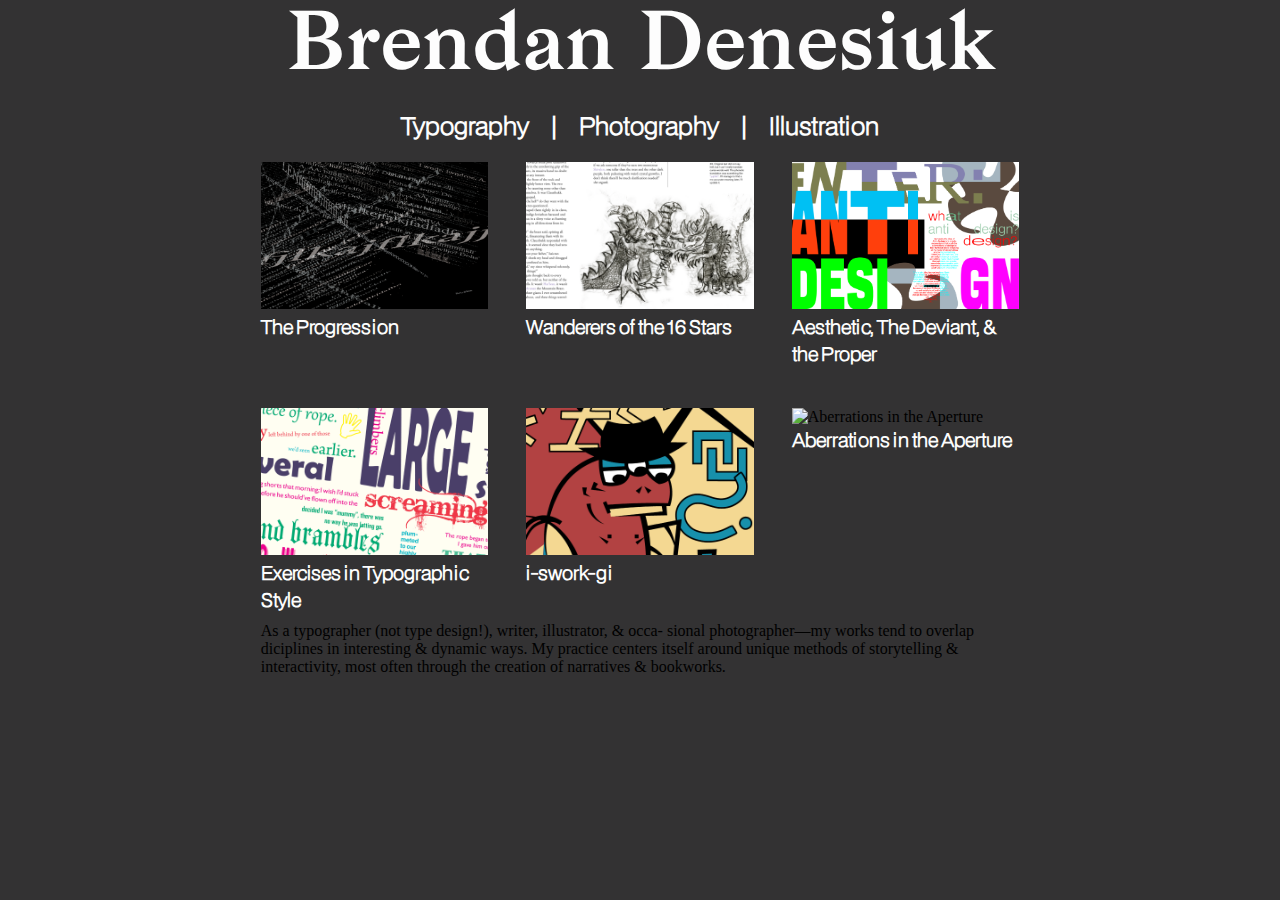
==== index.html @ fabe0de2 "Initial Push" ====
<!DOCTYPE html>
<html lang='en'>
<head>
    <meta charset='UTF-8'>
    <title>Brendan Denesiuk</title>
    <link rel='icon' type='image/png' href='assets/favicon.png'>
    <link rel='stylesheet' href='style.css'>
</head>
<body>
    <div class='header'>

        <div class='header-title'>Brendan Denesiuk</div>
        <div class='topnav'>
            <h2>Typography</h2>
            <h2>|</h2>
            <h2>Photography</h2>
            <h2>|</h2>
            <h2>Illustration</h2>
        </div>
    </div>
    <div class='project-grid-container'></div>
    <script>
        const projects = [
            ['the_progression', 'The Progression'],
            ['wanderers_of_the_16_stars', 'Wanderers of the 16 Stars'],
            ['aesthetic_the_deviant_and_the_proper', 'Aesthetic, The Deviant, & the Proper'],
            ['exercises_in_typographic_style', 'Exercises in Typographic Style'],
            ['i-swork-gi', 'i-swork-gi'],
            ['aberrations_in_the_aperture', 'Aberrations in the Aperture']
        ]
        let projects_in_grid = []
        const projectGridContainer = document.getElementsByClassName('project-grid-container')[0]
        for (let i = 0; i < projects.length; i++) {

            const projectGridItem = document.createElement('div')
            projectGridItem.classList.add('project-grid-item')
            projectGridItem.onclick = () => {
                window.location.href = `project_pages/${projects[i][0]}.html`
            }

            const projectGridItemImg = document.createElement('img')
            projectGridItemImg.src = `assets/images/homepage/${projects[i][0]}_home.png`
            projectGridItemImg.alt = projects[i][1]
            projectGridItem.appendChild(projectGridItemImg)

            projectGridItem.appendChild(document.createElement('h3'))
            projectGridItem.children[1].innerText = projects[i][1]
            projectGridContainer.appendChild(projectGridItem)
            projects_in_grid.push(projectGridItem)
        }
    </script>

    <div style='width: 60%; align-self: center; margin: 0 auto; padding-top: 1%;'>
        <div style='width: 100%'>
            As a typographer (not type design!), writer, illustrator, & occa-
            sional photographer—my works tend to overlap diciplines in

            interesting & dynamic ways. My practice centers itself around
            unique methods of storytelling & interactivity, most often
            through the creation of narratives & bookworks.
        </div>
    </div>
</body>
</html>
---- style.css ----
:root {
    --main_background: #333233;
    --main_text: #fdfdfd;
}

@font-face {
    font-family: Bagnard-Serif;
    src: url(assets/typefaces/Bagnard-Serif-Regular.otf);
    font-weight: normal;
    font-style: normal;
}

@font-face {
    font-family: BDOGrotesk;
    src: url(assets/typefaces/BDOGrotesk-Light.otf);
    font-weight: normal;
    font-style: normal;
}

body {
    background-color: var(--main_background);
}

/*region Header*/
.header-title {
    color: var(--main_text);
    font-family: Bagnard-Serif;
    font-size: 81px;
}

.header {
    display: flex;
    flex-direction: column;
    align-items: center;
    justify-content: space-between;
    width: 100%;

}

.topnav {
    /*background-color: #333;*/
    overflow: hidden;
}

.topnav h2 {
    float: left;
    color: var(--main_text);
    text-align: center;
    padding-left: 10px;
    padding-right: 10px;
    text-decoration: none;
    font-family: BDOGrotesk;
}
/*endregion*/

.project-grid-container {
    display: grid;
    grid-template-columns: 1fr 1fr 1fr;
    gap: 5%;
    width: 60%;
    margin: 0 auto;

}

.project-grid-item {
    text-align: left;
    align-items: center;
    justify-content: center;
}

.project-grid-item:hover {
    transform: scale(0.9);
    transition: transform 0.5s;
}

.project-grid-item img {
    width: 100%;
    cursor: pointer;
}

.project-grid-item img:hover {
    opacity: 0.5;
    transition: opacity 0.5s;
}

.project-grid-item h3 {
    color: var(--main_text);
    font-family: BDOGrotesk;
    margin-top: 0;
}
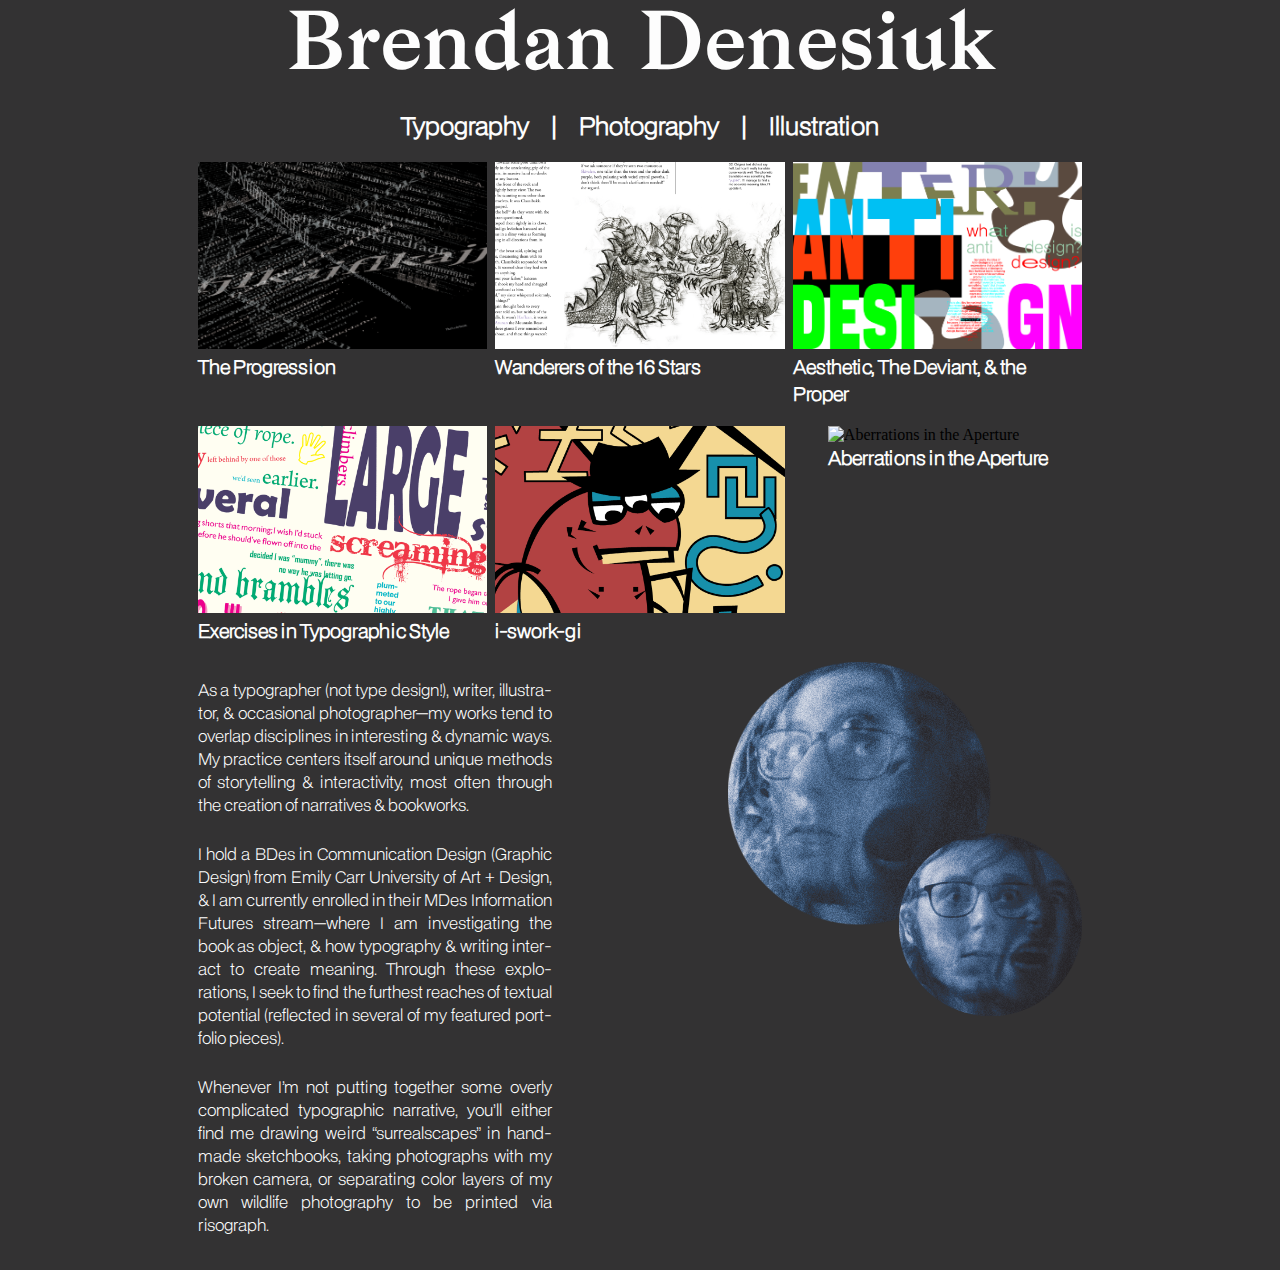
==== commit 025a65ea: "Implemented main home page * Created bio section * Resized several elements" ====
--- a/index.html
+++ b/index.html
@@ -4,13 +4,13 @@
     <meta charset='UTF-8'>
     <title>Brendan Denesiuk</title>
     <link rel='icon' type='image/png' href='assets/favicon.png'>
-    <link rel='stylesheet' href='style.css'>
+    <link rel='stylesheet' href='style_home.css'>
 </head>
 <body>
     <div class='header'>
 
         <div class='header-title'>Brendan Denesiuk</div>
-        <div class='topnav'>
+        <div>
             <h2>Typography</h2>
             <h2>|</h2>
             <h2>Photography</h2>
@@ -50,15 +50,36 @@
         }
     </script>
 
-    <div style='width: 60%; align-self: center; margin: 0 auto; padding-top: 1%;'>
-        <div style='width: 100%'>
-            As a typographer (not type design!), writer, illustrator, & occa-
-            sional photographer—my works tend to overlap diciplines in
+    <div class='bio-container'>
+        <div class='bio-section-container'>
+            <p>
+                As a typographer (not type design!), writer, illustrator, &
+                occasional photographer—my works tend to overlap disciplines in
+                interesting & dynamic ways. My practice centers itself around
+                unique methods of storytelling & interactivity, most often
+                through the creation of narratives & bookworks.
+            </p>
+            <p>
+                I hold a BDes in Communication Design (Graphic Design) from
+                Emily Carr University of Art + Design, & I am currently enrolled in
+                their MDes Information Futures stream—where I am investigating
+                the book as object, & how typography & writing interact to
+                create meaning. Through these explorations, I seek to find the
+                furthest reaches of textual potential (reflected in several of my
+                featured portfolio pieces).
+            </p>
+            <p>
+                Whenever I’m not putting together some overly complicated
+                typographic narrative, you’ll either find me drawing weird
+                “surrealscapes” in handmade sketchbooks, taking photographs with
+                my broken camera, or separating color layers of my own wildlife
+                photography to be printed via risograph.
+            </p>
+        </div>
+        <div class='bio-section-container' style="position: relative; float: right;">
+            <img src='assets/images/homepage/face.png' alt='Face 1'>
+        </div>
 
-            interesting & dynamic ways. My practice centers itself around
-            unique methods of storytelling & interactivity, most often
-            through the creation of narratives & bookworks.
-        </div>
     </div>
 </body>
 </html>
--- a/style_home.css
+++ b/style_home.css
@@ -0,0 +1,120 @@
+:root {
+    --main_background: #333233;
+    --main_text: #fdfdfd;
+}
+
+@font-face {
+    font-family: Bagnard-Serif-Regular;
+    src: url(assets/typefaces/Bagnard-Serif-Regular.otf);
+    font-weight: auto;
+    font-style: auto;
+}
+
+@font-face {
+    font-family: BDOGrotesk-Bold;
+    src: url(assets/typefaces/BDOGrotesk-Bold.otf);
+    font-weight: auto;
+    font-style: auto;
+}
+
+@font-face {
+    font-family: BDOGrotesk-Light;
+    src: url(assets/typefaces/BDOGrotesk-Light.otf);
+    font-weight: auto;
+    font-style: auto;
+}
+
+body {
+    background-color: var(--main_background);
+    display: flex;
+    flex-direction: column;
+    justify-content: center;
+    align-items: center;
+    gap: 10%;
+}
+
+/*region Header*/
+.header-title {
+    color: var(--main_text);
+    font-family: Bagnard-Serif-Regular;
+    font-size: 81px;
+}
+
+.header {
+    display: flex;
+    flex-direction: column;
+    align-items: center;
+    justify-content: space-between;
+
+}
+
+.header h2 {
+    float: left;
+    color: var(--main_text);
+    text-align: center;
+    padding-left: 10px;
+    padding-right: 10px;
+    text-decoration: none;
+    font-family: BDOGrotesk-Light;
+}
+/*endregion*/
+
+.project-grid-container {
+    display: grid;
+    grid-template-columns: 1fr 1fr 1fr;
+    justify-items: center;
+    grid-column-gap: 1%;
+    width: 70%;
+}
+
+.project-grid-item {
+    text-align: left;
+    align-items: center;
+    justify-content: center;
+}
+
+.project-grid-item:hover {
+    transform: scale(0.9);
+    transition: transform 0.5s;
+}
+
+.project-grid-item img {
+    width: 100%;
+    cursor: pointer;
+}
+
+.project-grid-item img:hover {
+    opacity: 0.5;
+    transition: opacity 0.5s;
+}
+
+.project-grid-item h3 {
+    color: var(--main_text);
+    font-family: BDOGrotesk-Light;
+    margin-top: 0;
+}
+
+.bio-container {
+    display: flex;
+    justify-content: space-between;
+    width: 70%;
+    align-self: center;
+    margin: 0 auto;
+}
+
+.bio-section-container {
+    width: 40%;
+}
+
+.bio-section-container p {
+    color: var(--main_text);
+    font-family: BDOGrotesk-Light;
+    text-align: justify;
+    hyphens: auto;
+    padding-bottom: 10px;
+}
+
+.bio-section-container img {
+    width: 100%;
+    float: right;
+}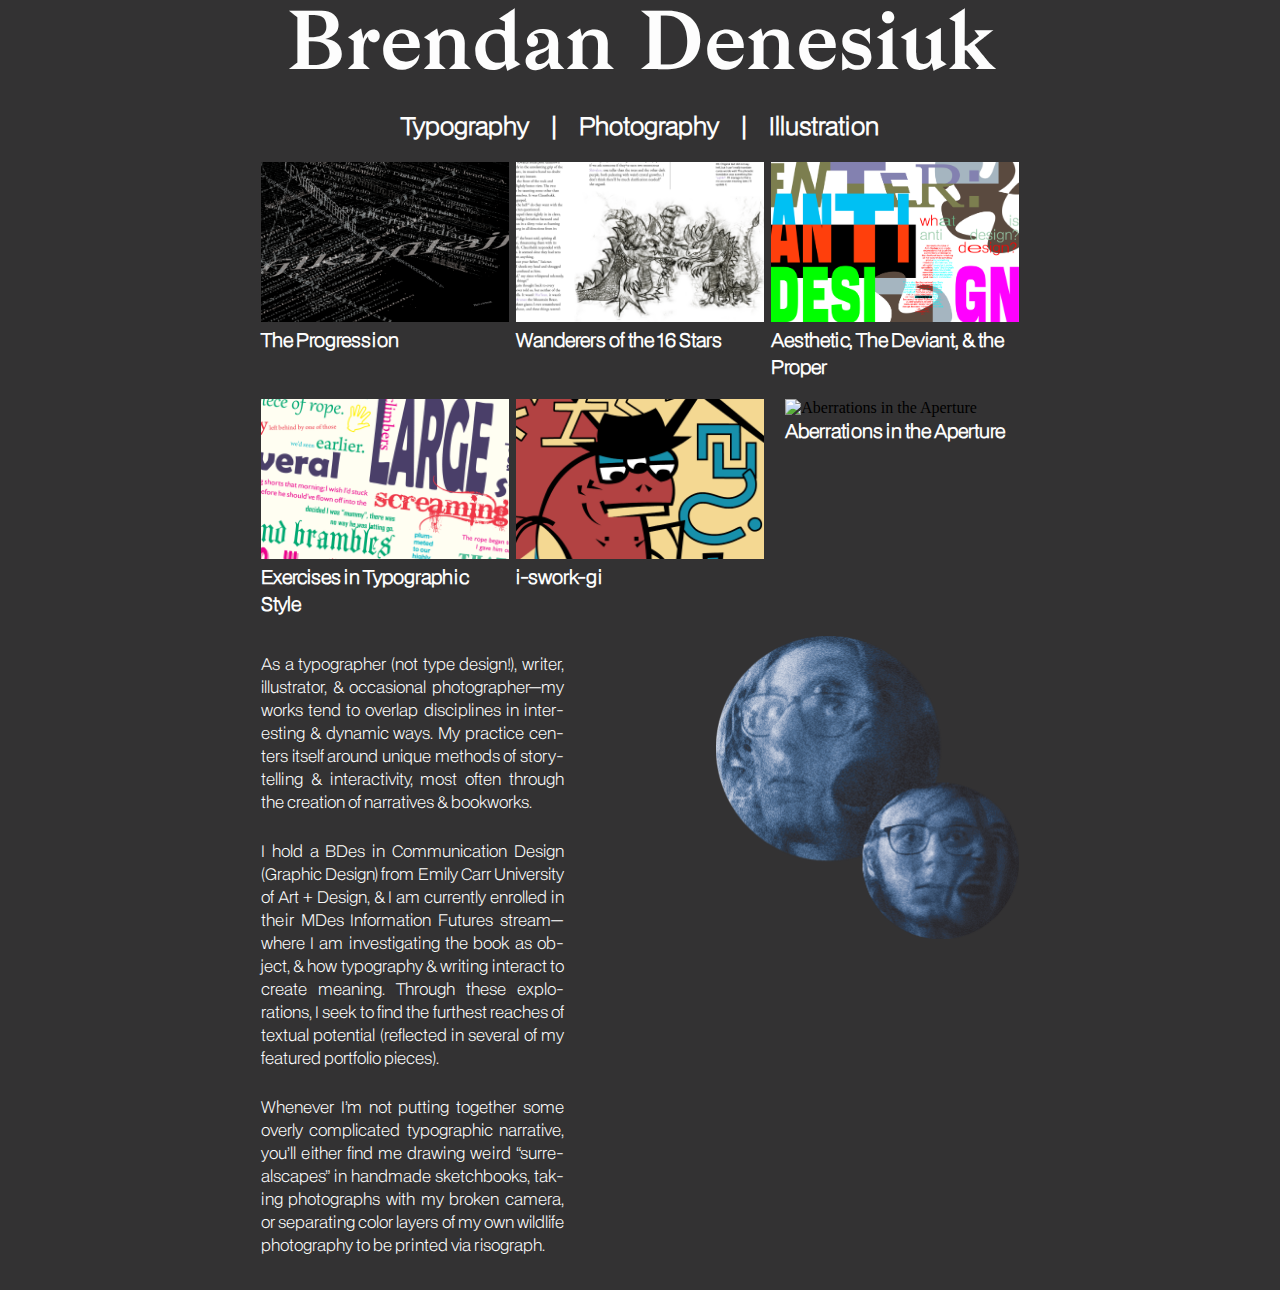
==== commit e87715e5: "Sizing adjustments" ====
--- a/index.html
+++ b/index.html
@@ -8,7 +8,6 @@
 </head>
 <body>
     <div class='header'>
-
         <div class='header-title'>Brendan Denesiuk</div>
         <div>
             <h2>Typography</h2>
--- a/style_home.css
+++ b/style_home.css
@@ -36,7 +36,7 @@
 /*region Header*/
 .header-title {
     color: var(--main_text);
-    font-family: Bagnard-Serif-Regular;
+    font-family: Bagnard-Serif-Regular, serif;
     font-size: 81px;
 }
 
@@ -55,7 +55,7 @@
     padding-left: 10px;
     padding-right: 10px;
     text-decoration: none;
-    font-family: BDOGrotesk-Light;
+    font-family: BDOGrotesk-Light, serif;
 }
 /*endregion*/
 
@@ -64,7 +64,7 @@
     grid-template-columns: 1fr 1fr 1fr;
     justify-items: center;
     grid-column-gap: 1%;
-    width: 70%;
+    width: 60%;
 }
 
 .project-grid-item {
@@ -90,14 +90,14 @@
 
 .project-grid-item h3 {
     color: var(--main_text);
-    font-family: BDOGrotesk-Light;
+    font-family: BDOGrotesk-Light, serif;
     margin-top: 0;
 }
 
 .bio-container {
     display: flex;
     justify-content: space-between;
-    width: 70%;
+    width: 60%;
     align-self: center;
     margin: 0 auto;
 }
@@ -108,7 +108,7 @@
 
 .bio-section-container p {
     color: var(--main_text);
-    font-family: BDOGrotesk-Light;
+    font-family: BDOGrotesk-Light, serif;
     text-align: justify;
     hyphens: auto;
     padding-bottom: 10px;
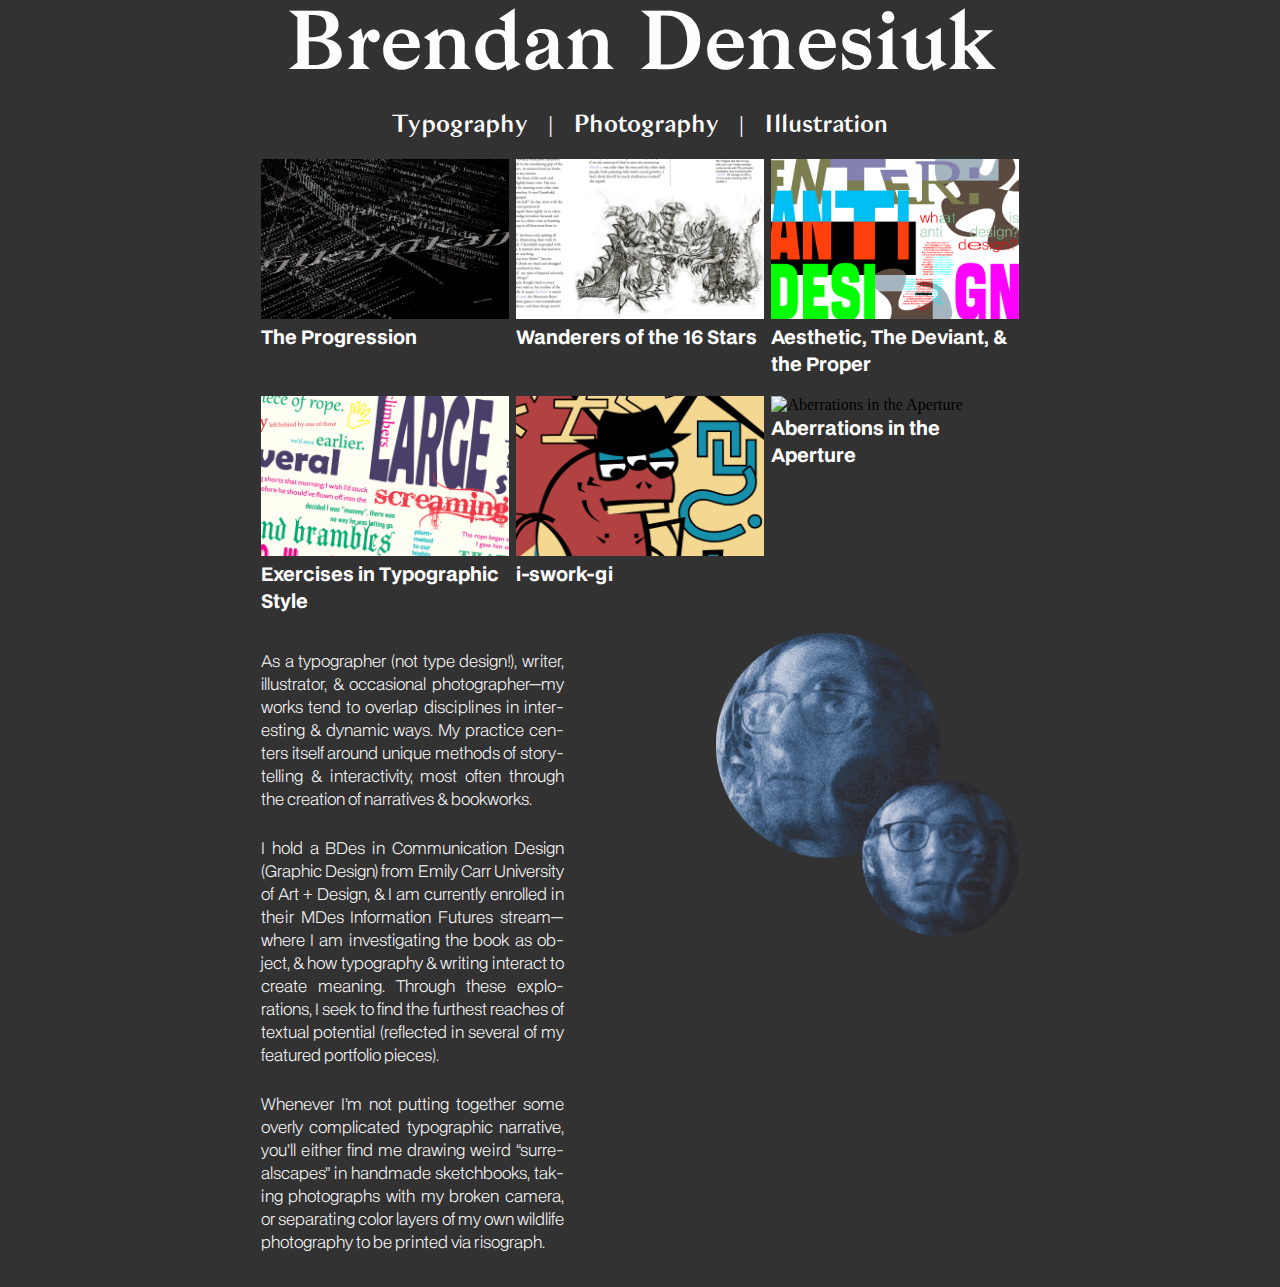
==== commit 90e2e2dc: "Fixed fonts and fixed links" ====
--- a/index.html
+++ b/index.html
@@ -20,12 +20,12 @@
     <div class='project-grid-container'></div>
     <script>
         const projects = [
-            ['the_progression', 'The Progression'],
-            ['wanderers_of_the_16_stars', 'Wanderers of the 16 Stars'],
-            ['aesthetic_the_deviant_and_the_proper', 'Aesthetic, The Deviant, & the Proper'],
-            ['exercises_in_typographic_style', 'Exercises in Typographic Style'],
-            ['i-swork-gi', 'i-swork-gi'],
-            ['aberrations_in_the_aperture', 'Aberrations in the Aperture']
+            ['the_progression', 'The Progression', 'theprogression'],
+            ['wanderers_of_the_16_stars', 'Wanderers of the 16 Stars', 'wanderersofthe16stars'],
+            ['aesthetic_the_deviant_and_the_proper', 'Aesthetic, The Deviant, & the Proper', 'aesthetic_the_deviant_and_the_proper'],
+            ['exercises_in_typographic_style', 'Exercises in Typographic Style', 'exercisesintypestyle'],
+            ['i-swork-gi', 'i-swork-gi', 'i-swork-gi'],
+            ['aberrations_in_the_aperture', 'Aberrations in the Aperture', 'aberrations']
         ]
         let projects_in_grid = []
         const projectGridContainer = document.getElementsByClassName('project-grid-container')[0]
@@ -34,7 +34,7 @@
             const projectGridItem = document.createElement('div')
             projectGridItem.classList.add('project-grid-item')
             projectGridItem.onclick = () => {
-                window.location.href = `project_pages/${projects[i][0]}.html`
+                window.location.href = `${projects[i][2]}`
             }
 
             const projectGridItemImg = document.createElement('img')
--- a/style_home.css
+++ b/style_home.css
@@ -5,7 +5,14 @@
 
 @font-face {
     font-family: Bagnard-Serif-Regular;
-    src: url(assets/typefaces/Bagnard-Serif-Regular.otf);
+    src: url('assets/typefaces/Bagnard-Serif-Regular.otf');
+    font-weight: auto;
+    font-style: auto;
+}
+
+@font-face {
+    font-family: BagnardSans;
+    src: url(assets/typefaces/BagnardSans.otf);
     font-weight: auto;
     font-style: auto;
 }
@@ -55,7 +62,8 @@
     padding-left: 10px;
     padding-right: 10px;
     text-decoration: none;
-    font-family: BDOGrotesk-Light, serif;
+    font-family: BagnardSans, serif;
+    font-weight: lighter;
 }
 /*endregion*/
 
@@ -90,8 +98,9 @@
 
 .project-grid-item h3 {
     color: var(--main_text);
-    font-family: BDOGrotesk-Light, serif;
+    font-family: BDOGrotesk-Bold, serif;
     margin-top: 0;
+    font-weight: lighter;
 }
 
 .bio-container {
@@ -112,6 +121,7 @@
     text-align: justify;
     hyphens: auto;
     padding-bottom: 10px;
+    font-weight: lighter;
 }
 
 .bio-section-container img {
